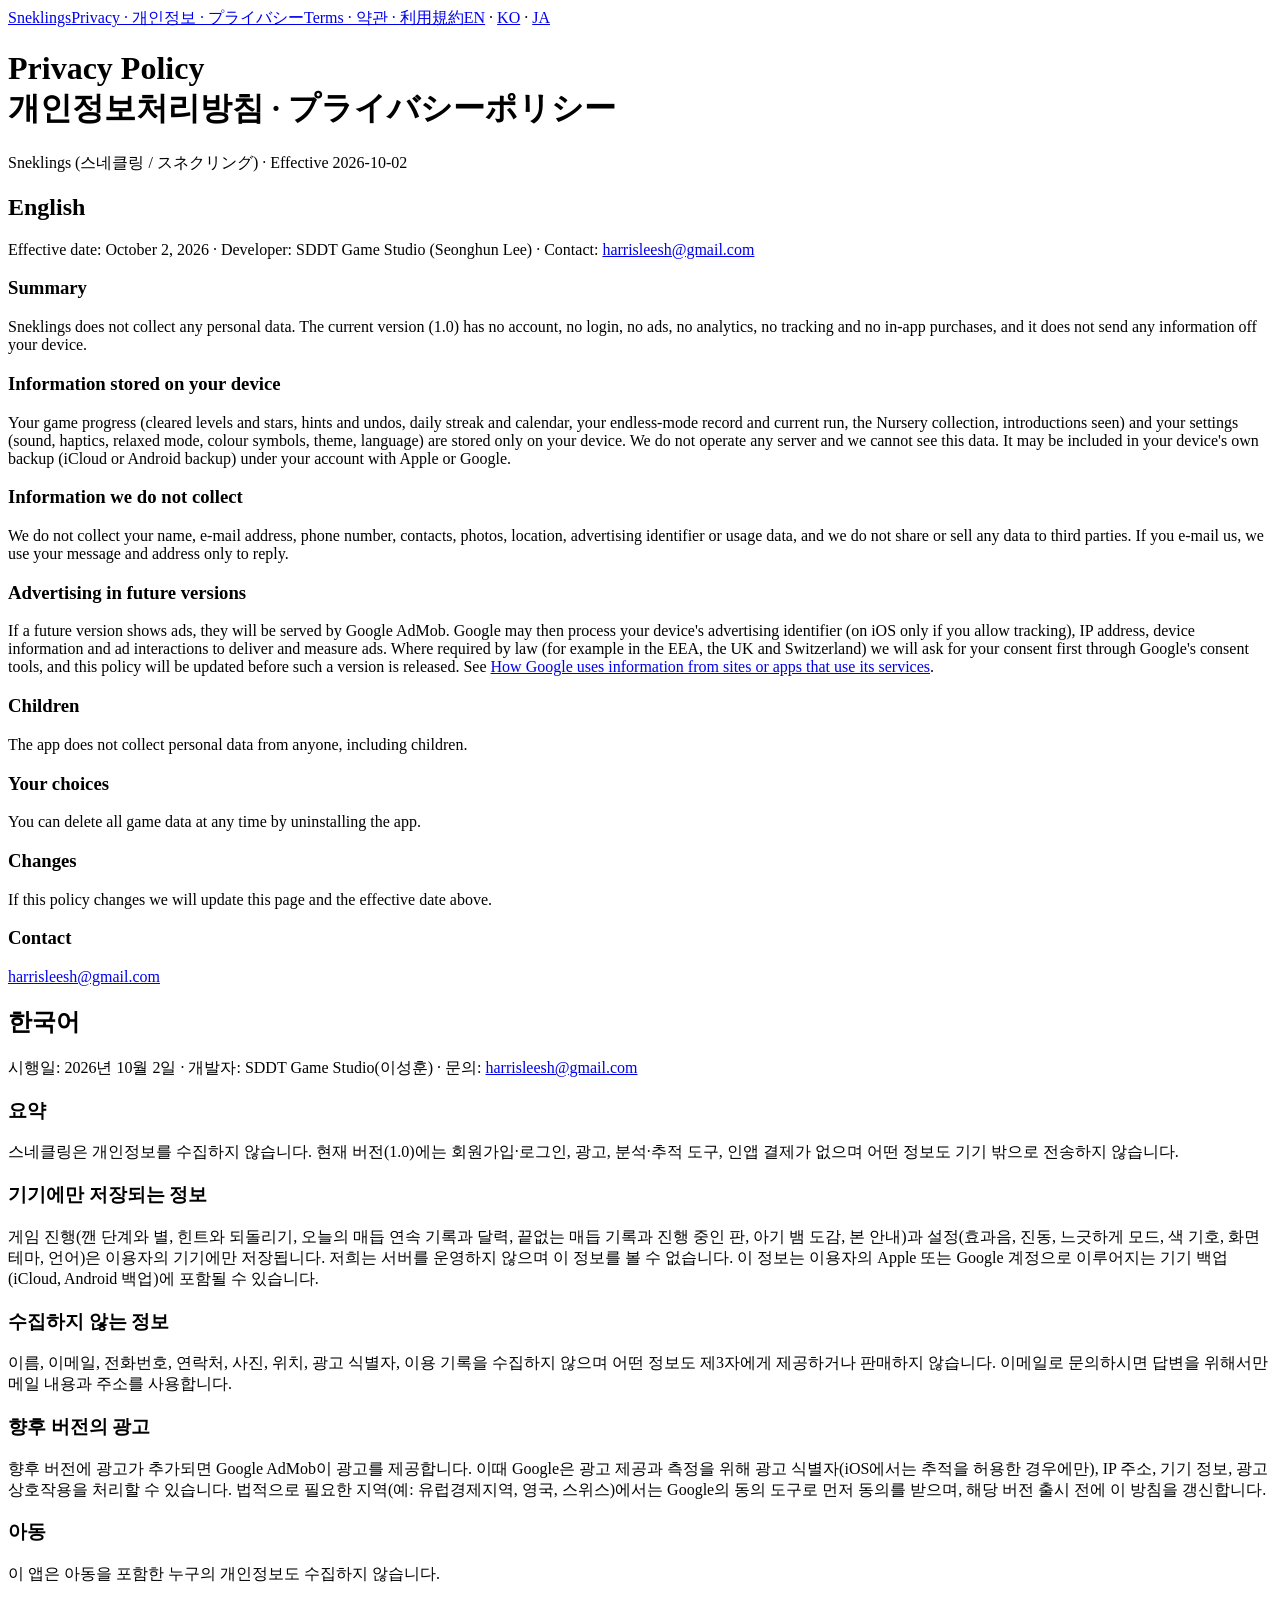
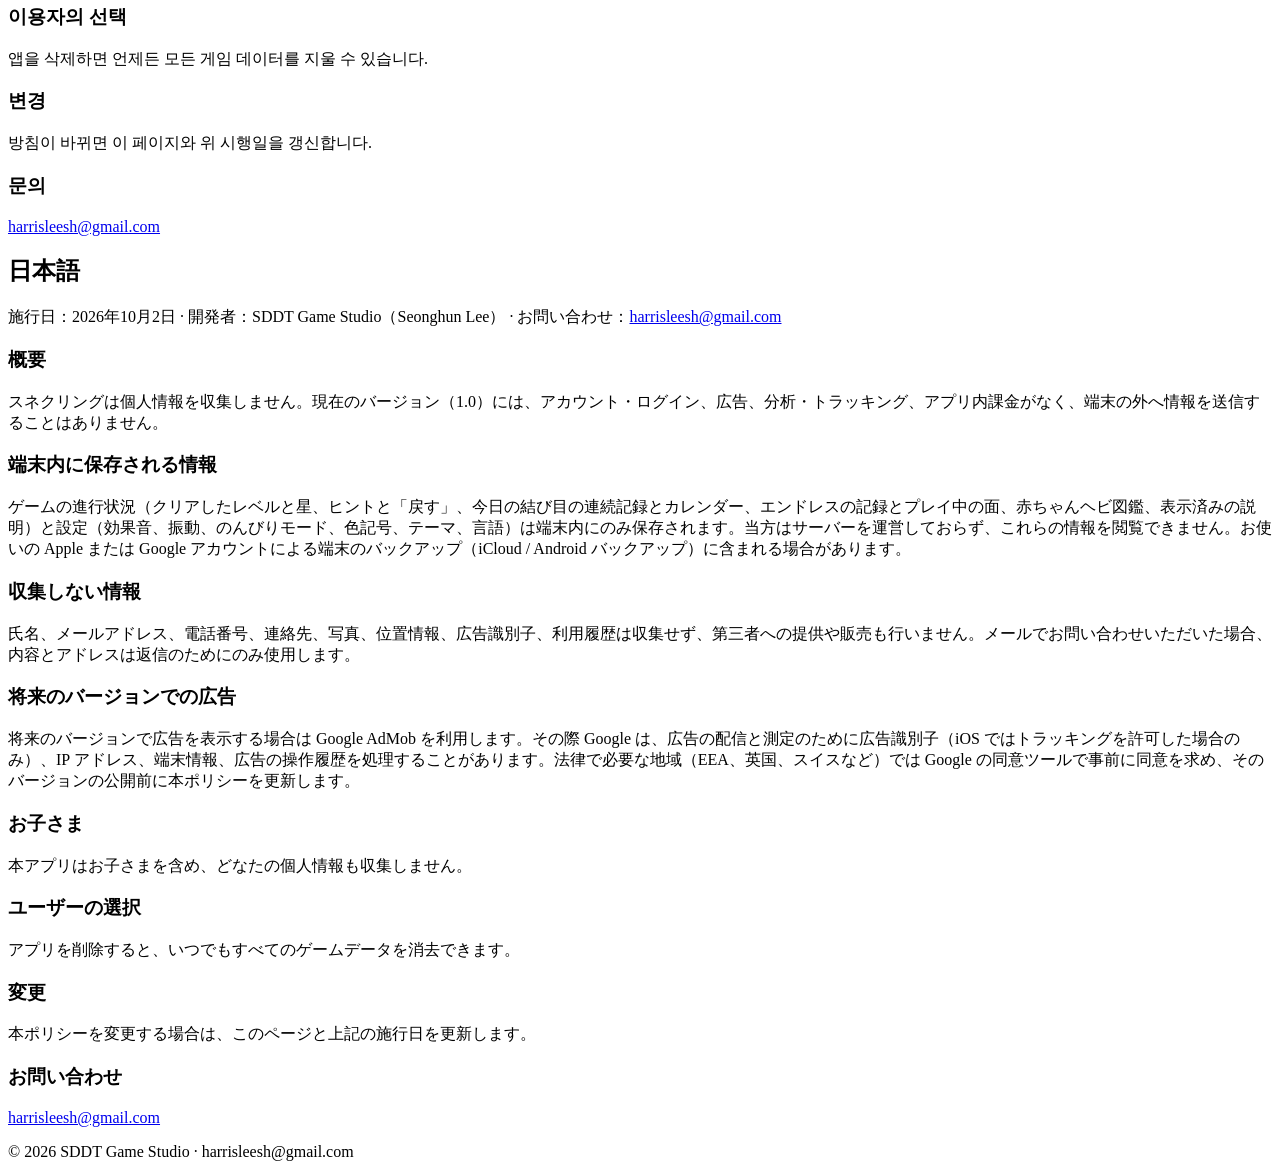
==== privacy/index.html @ c9862c3a "Sneklings legal site (privacy, terms, support)" ====
<!doctype html><html lang="en"><head><meta charset="utf-8"><meta name="viewport" content="width=device-width,initial-scale=1"><link rel="stylesheet" href="/sneklings-legal/style.css"><title>Sneklings — Privacy Policy</title></head><body><main>
<nav><a href="/sneklings-legal/">Sneklings</a><a href="/sneklings-legal/privacy/">Privacy · 개인정보 · プライバシー</a><a href="/sneklings-legal/terms/">Terms · 약관 · 利用規約</a><span class="langs"><a href="#en">EN</a> · <a href="#ko">KO</a> · <a href="#ja">JA</a></span></nav>
<div class="hero"><h1>Privacy Policy<br>개인정보처리방침 · プライバシーポリシー</h1><p>Sneklings (스네클링 / スネクリング) · Effective 2026-10-02</p></div>

<section id="en"><h2>English</h2>
<p class="meta">Effective date: October 2, 2026 · Developer: SDDT Game Studio (Seonghun Lee) · Contact: <a href="mailto:harrisleesh@gmail.com">harrisleesh@gmail.com</a></p>
<h3>Summary</h3>
<p>Sneklings does not collect any personal data. The current version (1.0) has no account, no login, no ads, no analytics, no tracking and no in-app purchases, and it does not send any information off your device.</p>
<h3>Information stored on your device</h3>
<p>Your game progress (cleared levels and stars, hints and undos, daily streak and calendar, your endless-mode record and current run, the Nursery collection, introductions seen) and your settings (sound, haptics, relaxed mode, colour symbols, theme, language) are stored only on your device. We do not operate any server and we cannot see this data. It may be included in your device's own backup (iCloud or Android backup) under your account with Apple or Google.</p>
<h3>Information we do not collect</h3>
<p>We do not collect your name, e-mail address, phone number, contacts, photos, location, advertising identifier or usage data, and we do not share or sell any data to third parties. If you e-mail us, we use your message and address only to reply.</p>
<h3>Advertising in future versions</h3>
<p>If a future version shows ads, they will be served by Google AdMob. Google may then process your device's advertising identifier (on iOS only if you allow tracking), IP address, device information and ad interactions to deliver and measure ads. Where required by law (for example in the EEA, the UK and Switzerland) we will ask for your consent first through Google's consent tools, and this policy will be updated before such a version is released. See <a href="https://policies.google.com/technologies/partner-sites">How Google uses information from sites or apps that use its services</a>.</p>
<h3>Children</h3>
<p>The app does not collect personal data from anyone, including children.</p>
<h3>Your choices</h3>
<p>You can delete all game data at any time by uninstalling the app.</p>
<h3>Changes</h3>
<p>If this policy changes we will update this page and the effective date above.</p>
<h3>Contact</h3>
<p><a href="mailto:harrisleesh@gmail.com">harrisleesh@gmail.com</a></p>
</section>

<section id="ko"><h2>한국어</h2>
<p class="meta">시행일: 2026년 10월 2일 · 개발자: SDDT Game Studio(이성훈) · 문의: <a href="mailto:harrisleesh@gmail.com">harrisleesh@gmail.com</a></p>
<h3>요약</h3>
<p>스네클링은 개인정보를 수집하지 않습니다. 현재 버전(1.0)에는 회원가입·로그인, 광고, 분석·추적 도구, 인앱 결제가 없으며 어떤 정보도 기기 밖으로 전송하지 않습니다.</p>
<h3>기기에만 저장되는 정보</h3>
<p>게임 진행(깬 단계와 별, 힌트와 되돌리기, 오늘의 매듭 연속 기록과 달력, 끝없는 매듭 기록과 진행 중인 판, 아기 뱀 도감, 본 안내)과 설정(효과음, 진동, 느긋하게 모드, 색 기호, 화면 테마, 언어)은 이용자의 기기에만 저장됩니다. 저희는 서버를 운영하지 않으며 이 정보를 볼 수 없습니다. 이 정보는 이용자의 Apple 또는 Google 계정으로 이루어지는 기기 백업(iCloud, Android 백업)에 포함될 수 있습니다.</p>
<h3>수집하지 않는 정보</h3>
<p>이름, 이메일, 전화번호, 연락처, 사진, 위치, 광고 식별자, 이용 기록을 수집하지 않으며 어떤 정보도 제3자에게 제공하거나 판매하지 않습니다. 이메일로 문의하시면 답변을 위해서만 메일 내용과 주소를 사용합니다.</p>
<h3>향후 버전의 광고</h3>
<p>향후 버전에 광고가 추가되면 Google AdMob이 광고를 제공합니다. 이때 Google은 광고 제공과 측정을 위해 광고 식별자(iOS에서는 추적을 허용한 경우에만), IP 주소, 기기 정보, 광고 상호작용을 처리할 수 있습니다. 법적으로 필요한 지역(예: 유럽경제지역, 영국, 스위스)에서는 Google의 동의 도구로 먼저 동의를 받으며, 해당 버전 출시 전에 이 방침을 갱신합니다.</p>
<h3>아동</h3>
<p>이 앱은 아동을 포함한 누구의 개인정보도 수집하지 않습니다.</p>
<h3>이용자의 선택</h3>
<p>앱을 삭제하면 언제든 모든 게임 데이터를 지울 수 있습니다.</p>
<h3>변경</h3>
<p>방침이 바뀌면 이 페이지와 위 시행일을 갱신합니다.</p>
<h3>문의</h3>
<p><a href="mailto:harrisleesh@gmail.com">harrisleesh@gmail.com</a></p>
</section>

<section id="ja"><h2>日本語</h2>
<p class="meta">施行日：2026年10月2日 · 開発者：SDDT Game Studio（Seonghun Lee） · お問い合わせ：<a href="mailto:harrisleesh@gmail.com">harrisleesh@gmail.com</a></p>
<h3>概要</h3>
<p>スネクリングは個人情報を収集しません。現在のバージョン（1.0）には、アカウント・ログイン、広告、分析・トラッキング、アプリ内課金がなく、端末の外へ情報を送信することはありません。</p>
<h3>端末内に保存される情報</h3>
<p>ゲームの進行状況（クリアしたレベルと星、ヒントと「戻す」、今日の結び目の連続記録とカレンダー、エンドレスの記録とプレイ中の面、赤ちゃんヘビ図鑑、表示済みの説明）と設定（効果音、振動、のんびりモード、色記号、テーマ、言語）は端末内にのみ保存されます。当方はサーバーを運営しておらず、これらの情報を閲覧できません。お使いの Apple または Google アカウントによる端末のバックアップ（iCloud / Android バックアップ）に含まれる場合があります。</p>
<h3>収集しない情報</h3>
<p>氏名、メールアドレス、電話番号、連絡先、写真、位置情報、広告識別子、利用履歴は収集せず、第三者への提供や販売も行いません。メールでお問い合わせいただいた場合、内容とアドレスは返信のためにのみ使用します。</p>
<h3>将来のバージョンでの広告</h3>
<p>将来のバージョンで広告を表示する場合は Google AdMob を利用します。その際 Google は、広告の配信と測定のために広告識別子（iOS ではトラッキングを許可した場合のみ）、IP アドレス、端末情報、広告の操作履歴を処理することがあります。法律で必要な地域（EEA、英国、スイスなど）では Google の同意ツールで事前に同意を求め、そのバージョンの公開前に本ポリシーを更新します。</p>
<h3>お子さま</h3>
<p>本アプリはお子さまを含め、どなたの個人情報も収集しません。</p>
<h3>ユーザーの選択</h3>
<p>アプリを削除すると、いつでもすべてのゲームデータを消去できます。</p>
<h3>変更</h3>
<p>本ポリシーを変更する場合は、このページと上記の施行日を更新します。</p>
<h3>お問い合わせ</h3>
<p><a href="mailto:harrisleesh@gmail.com">harrisleesh@gmail.com</a></p>
</section>
<footer>© 2026 SDDT Game Studio · harrisleesh@gmail.com</footer>
</main></body></html>
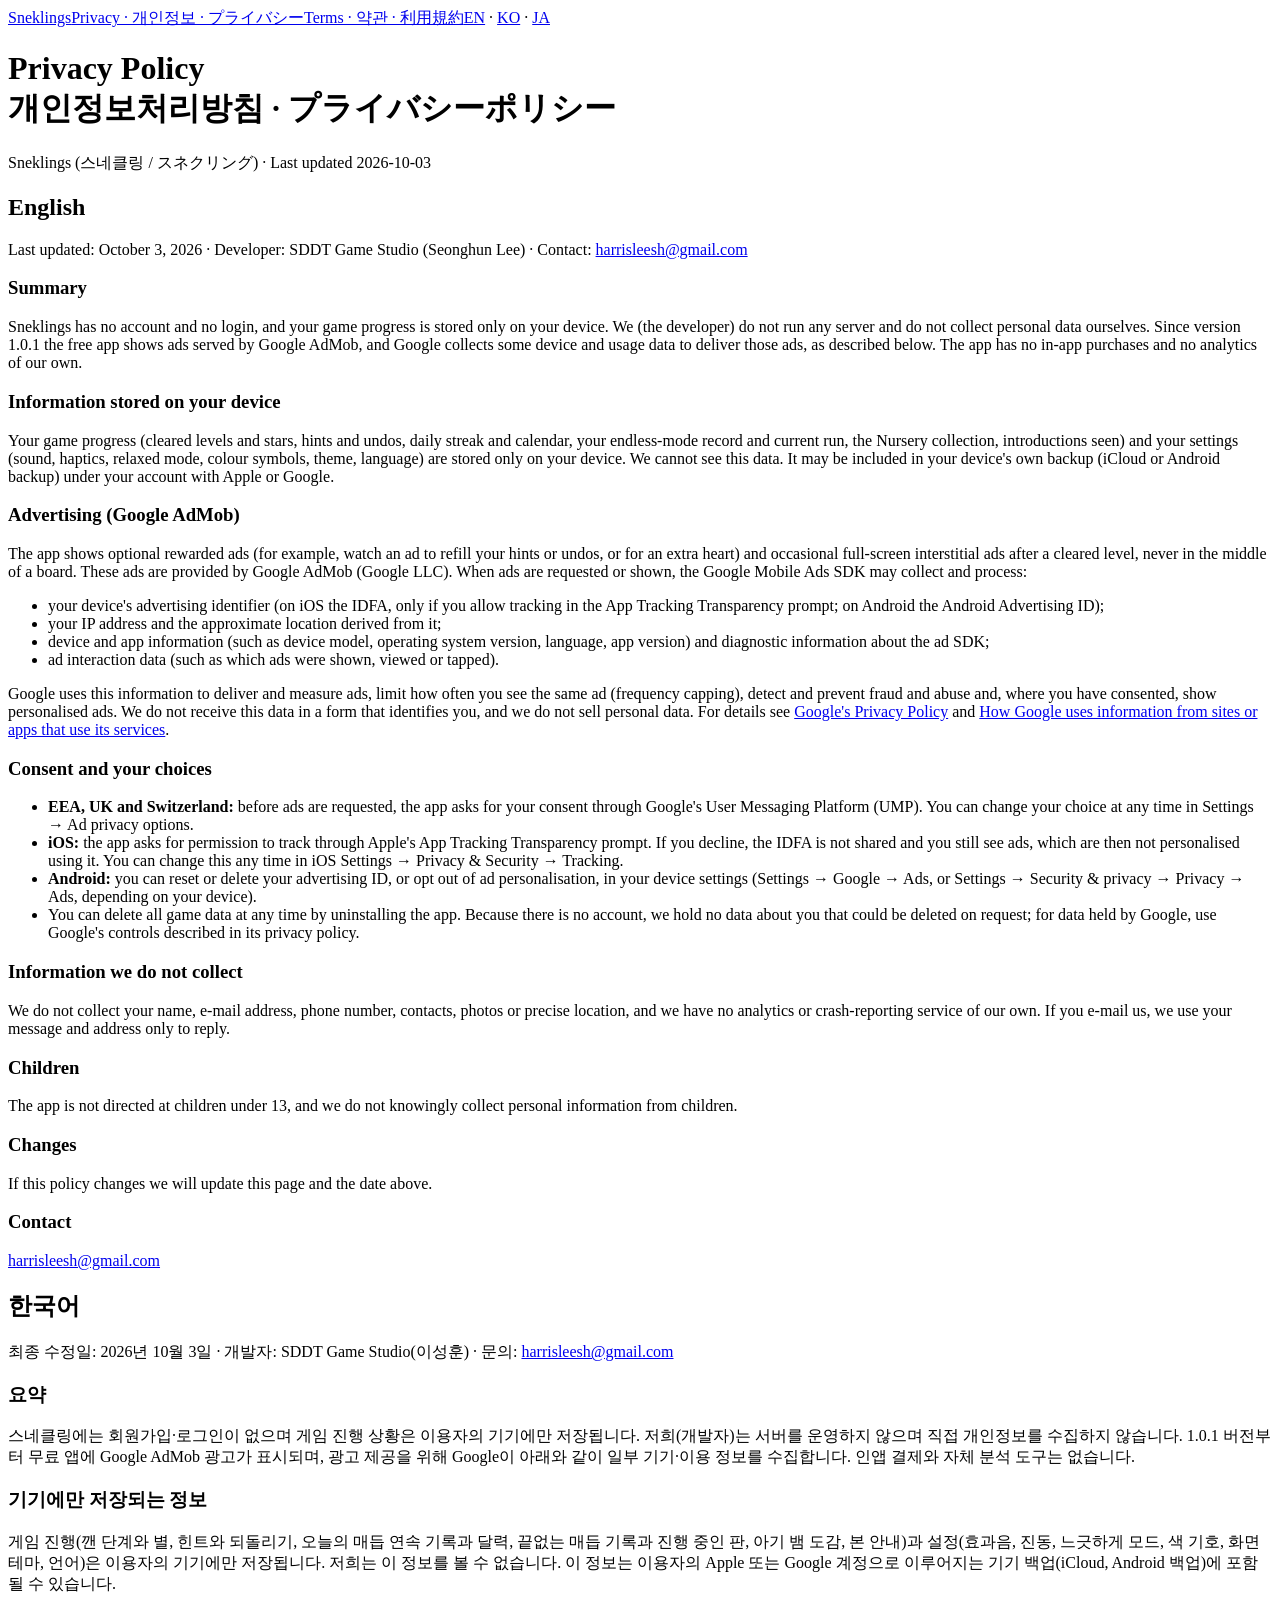
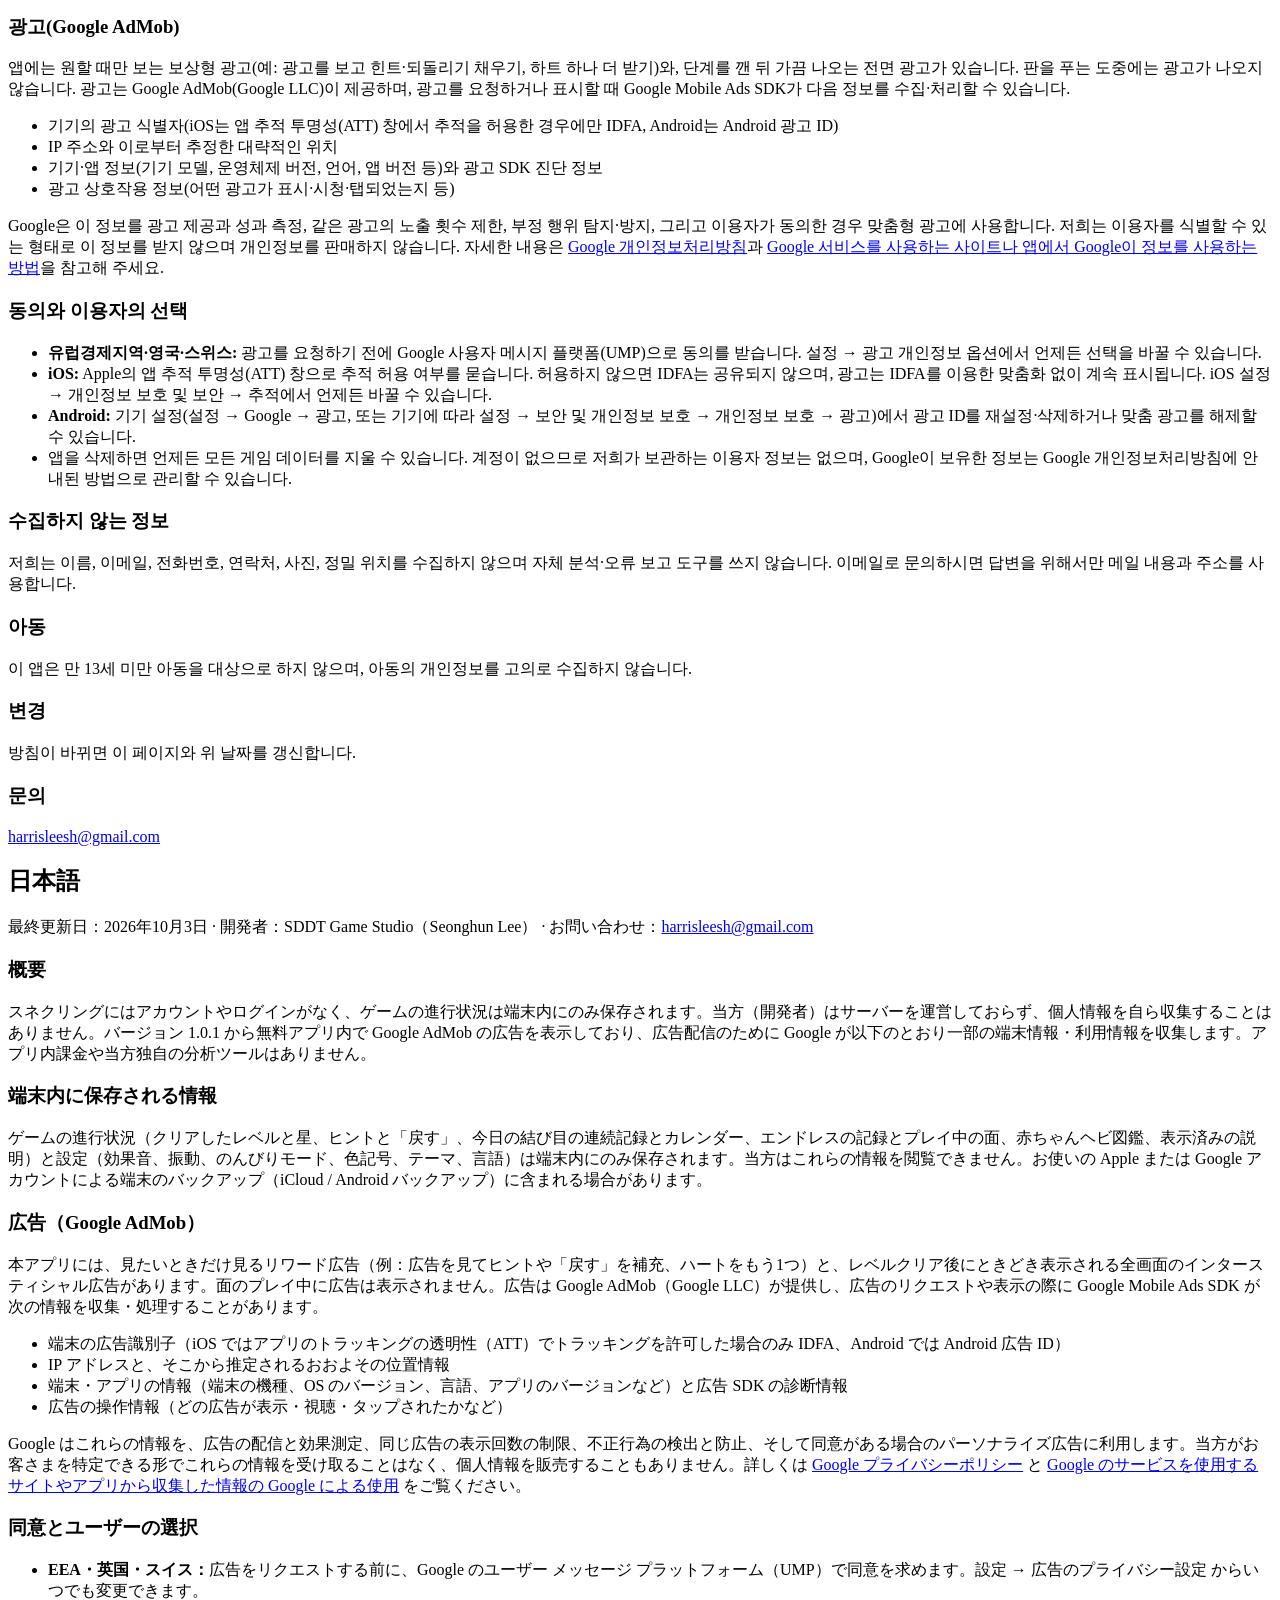
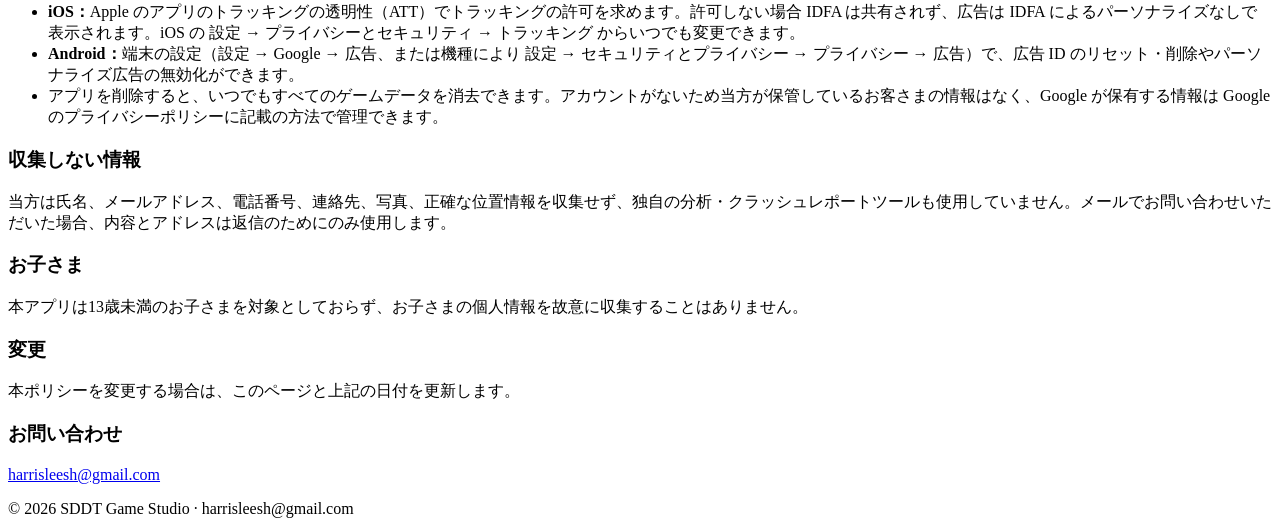
==== commit 9fd16dbf: "Privacy/terms for 1.0.1 (Google AdMob ads)" ====
--- a/privacy/index.html
+++ b/privacy/index.html
@@ -1,63 +1,99 @@
 <!doctype html><html lang="en"><head><meta charset="utf-8"><meta name="viewport" content="width=device-width,initial-scale=1"><link rel="stylesheet" href="/sneklings-legal/style.css"><title>Sneklings — Privacy Policy</title></head><body><main>
 <nav><a href="/sneklings-legal/">Sneklings</a><a href="/sneklings-legal/privacy/">Privacy · 개인정보 · プライバシー</a><a href="/sneklings-legal/terms/">Terms · 약관 · 利用規約</a><span class="langs"><a href="#en">EN</a> · <a href="#ko">KO</a> · <a href="#ja">JA</a></span></nav>
-<div class="hero"><h1>Privacy Policy<br>개인정보처리방침 · プライバシーポリシー</h1><p>Sneklings (스네클링 / スネクリング) · Effective 2026-10-02</p></div>
+<div class="hero"><h1>Privacy Policy<br>개인정보처리방침 · プライバシーポリシー</h1><p>Sneklings (스네클링 / スネクリング) · Last updated 2026-10-03</p></div>
 
 <section id="en"><h2>English</h2>
-<p class="meta">Effective date: October 2, 2026 · Developer: SDDT Game Studio (Seonghun Lee) · Contact: <a href="mailto:harrisleesh@gmail.com">harrisleesh@gmail.com</a></p>
+<p class="meta">Last updated: October 3, 2026 · Developer: SDDT Game Studio (Seonghun Lee) · Contact: <a href="mailto:harrisleesh@gmail.com">harrisleesh@gmail.com</a></p>
 <h3>Summary</h3>
-<p>Sneklings does not collect any personal data. The current version (1.0) has no account, no login, no ads, no analytics, no tracking and no in-app purchases, and it does not send any information off your device.</p>
+<p>Sneklings has no account and no login, and your game progress is stored only on your device. We (the developer) do not run any server and do not collect personal data ourselves. Since version 1.0.1 the free app shows ads served by Google AdMob, and Google collects some device and usage data to deliver those ads, as described below. The app has no in-app purchases and no analytics of our own.</p>
 <h3>Information stored on your device</h3>
-<p>Your game progress (cleared levels and stars, hints and undos, daily streak and calendar, your endless-mode record and current run, the Nursery collection, introductions seen) and your settings (sound, haptics, relaxed mode, colour symbols, theme, language) are stored only on your device. We do not operate any server and we cannot see this data. It may be included in your device's own backup (iCloud or Android backup) under your account with Apple or Google.</p>
+<p>Your game progress (cleared levels and stars, hints and undos, daily streak and calendar, your endless-mode record and current run, the Nursery collection, introductions seen) and your settings (sound, haptics, relaxed mode, colour symbols, theme, language) are stored only on your device. We cannot see this data. It may be included in your device's own backup (iCloud or Android backup) under your account with Apple or Google.</p>
+<h3>Advertising (Google AdMob)</h3>
+<p>The app shows optional rewarded ads (for example, watch an ad to refill your hints or undos, or for an extra heart) and occasional full-screen interstitial ads after a cleared level, never in the middle of a board. These ads are provided by Google AdMob (Google LLC). When ads are requested or shown, the Google Mobile Ads SDK may collect and process:</p>
+<ul>
+<li>your device's advertising identifier (on iOS the IDFA, only if you allow tracking in the App Tracking Transparency prompt; on Android the Android Advertising ID);</li>
+<li>your IP address and the approximate location derived from it;</li>
+<li>device and app information (such as device model, operating system version, language, app version) and diagnostic information about the ad SDK;</li>
+<li>ad interaction data (such as which ads were shown, viewed or tapped).</li>
+</ul>
+<p>Google uses this information to deliver and measure ads, limit how often you see the same ad (frequency capping), detect and prevent fraud and abuse and, where you have consented, show personalised ads. We do not receive this data in a form that identifies you, and we do not sell personal data. For details see <a href="https://policies.google.com/privacy">Google's Privacy Policy</a> and <a href="https://policies.google.com/technologies/partner-sites">How Google uses information from sites or apps that use its services</a>.</p>
+<h3>Consent and your choices</h3>
+<ul>
+<li><b>EEA, UK and Switzerland:</b> before ads are requested, the app asks for your consent through Google's User Messaging Platform (UMP). You can change your choice at any time in Settings → Ad privacy options.</li>
+<li><b>iOS:</b> the app asks for permission to track through Apple's App Tracking Transparency prompt. If you decline, the IDFA is not shared and you still see ads, which are then not personalised using it. You can change this any time in iOS Settings → Privacy &amp; Security → Tracking.</li>
+<li><b>Android:</b> you can reset or delete your advertising ID, or opt out of ad personalisation, in your device settings (Settings → Google → Ads, or Settings → Security &amp; privacy → Privacy → Ads, depending on your device).</li>
+<li>You can delete all game data at any time by uninstalling the app. Because there is no account, we hold no data about you that could be deleted on request; for data held by Google, use Google's controls described in its privacy policy.</li>
+</ul>
 <h3>Information we do not collect</h3>
-<p>We do not collect your name, e-mail address, phone number, contacts, photos, location, advertising identifier or usage data, and we do not share or sell any data to third parties. If you e-mail us, we use your message and address only to reply.</p>
-<h3>Advertising in future versions</h3>
-<p>If a future version shows ads, they will be served by Google AdMob. Google may then process your device's advertising identifier (on iOS only if you allow tracking), IP address, device information and ad interactions to deliver and measure ads. Where required by law (for example in the EEA, the UK and Switzerland) we will ask for your consent first through Google's consent tools, and this policy will be updated before such a version is released. See <a href="https://policies.google.com/technologies/partner-sites">How Google uses information from sites or apps that use its services</a>.</p>
+<p>We do not collect your name, e-mail address, phone number, contacts, photos or precise location, and we have no analytics or crash-reporting service of our own. If you e-mail us, we use your message and address only to reply.</p>
 <h3>Children</h3>
-<p>The app does not collect personal data from anyone, including children.</p>
-<h3>Your choices</h3>
-<p>You can delete all game data at any time by uninstalling the app.</p>
+<p>The app is not directed at children under 13, and we do not knowingly collect personal information from children.</p>
 <h3>Changes</h3>
-<p>If this policy changes we will update this page and the effective date above.</p>
+<p>If this policy changes we will update this page and the date above.</p>
 <h3>Contact</h3>
 <p><a href="mailto:harrisleesh@gmail.com">harrisleesh@gmail.com</a></p>
 </section>
 
 <section id="ko"><h2>한국어</h2>
-<p class="meta">시행일: 2026년 10월 2일 · 개발자: SDDT Game Studio(이성훈) · 문의: <a href="mailto:harrisleesh@gmail.com">harrisleesh@gmail.com</a></p>
+<p class="meta">최종 수정일: 2026년 10월 3일 · 개발자: SDDT Game Studio(이성훈) · 문의: <a href="mailto:harrisleesh@gmail.com">harrisleesh@gmail.com</a></p>
 <h3>요약</h3>
-<p>스네클링은 개인정보를 수집하지 않습니다. 현재 버전(1.0)에는 회원가입·로그인, 광고, 분석·추적 도구, 인앱 결제가 없으며 어떤 정보도 기기 밖으로 전송하지 않습니다.</p>
+<p>스네클링에는 회원가입·로그인이 없으며 게임 진행 상황은 이용자의 기기에만 저장됩니다. 저희(개발자)는 서버를 운영하지 않으며 직접 개인정보를 수집하지 않습니다. 1.0.1 버전부터 무료 앱에 Google AdMob 광고가 표시되며, 광고 제공을 위해 Google이 아래와 같이 일부 기기·이용 정보를 수집합니다. 인앱 결제와 자체 분석 도구는 없습니다.</p>
 <h3>기기에만 저장되는 정보</h3>
-<p>게임 진행(깬 단계와 별, 힌트와 되돌리기, 오늘의 매듭 연속 기록과 달력, 끝없는 매듭 기록과 진행 중인 판, 아기 뱀 도감, 본 안내)과 설정(효과음, 진동, 느긋하게 모드, 색 기호, 화면 테마, 언어)은 이용자의 기기에만 저장됩니다. 저희는 서버를 운영하지 않으며 이 정보를 볼 수 없습니다. 이 정보는 이용자의 Apple 또는 Google 계정으로 이루어지는 기기 백업(iCloud, Android 백업)에 포함될 수 있습니다.</p>
+<p>게임 진행(깬 단계와 별, 힌트와 되돌리기, 오늘의 매듭 연속 기록과 달력, 끝없는 매듭 기록과 진행 중인 판, 아기 뱀 도감, 본 안내)과 설정(효과음, 진동, 느긋하게 모드, 색 기호, 화면 테마, 언어)은 이용자의 기기에만 저장됩니다. 저희는 이 정보를 볼 수 없습니다. 이 정보는 이용자의 Apple 또는 Google 계정으로 이루어지는 기기 백업(iCloud, Android 백업)에 포함될 수 있습니다.</p>
+<h3>광고(Google AdMob)</h3>
+<p>앱에는 원할 때만 보는 보상형 광고(예: 광고를 보고 힌트·되돌리기 채우기, 하트 하나 더 받기)와, 단계를 깬 뒤 가끔 나오는 전면 광고가 있습니다. 판을 푸는 도중에는 광고가 나오지 않습니다. 광고는 Google AdMob(Google LLC)이 제공하며, 광고를 요청하거나 표시할 때 Google Mobile Ads SDK가 다음 정보를 수집·처리할 수 있습니다.</p>
+<ul>
+<li>기기의 광고 식별자(iOS는 앱 추적 투명성(ATT) 창에서 추적을 허용한 경우에만 IDFA, Android는 Android 광고 ID)</li>
+<li>IP 주소와 이로부터 추정한 대략적인 위치</li>
+<li>기기·앱 정보(기기 모델, 운영체제 버전, 언어, 앱 버전 등)와 광고 SDK 진단 정보</li>
+<li>광고 상호작용 정보(어떤 광고가 표시·시청·탭되었는지 등)</li>
+</ul>
+<p>Google은 이 정보를 광고 제공과 성과 측정, 같은 광고의 노출 횟수 제한, 부정 행위 탐지·방지, 그리고 이용자가 동의한 경우 맞춤형 광고에 사용합니다. 저희는 이용자를 식별할 수 있는 형태로 이 정보를 받지 않으며 개인정보를 판매하지 않습니다. 자세한 내용은 <a href="https://policies.google.com/privacy?hl=ko">Google 개인정보처리방침</a>과 <a href="https://policies.google.com/technologies/partner-sites?hl=ko">Google 서비스를 사용하는 사이트나 앱에서 Google이 정보를 사용하는 방법</a>을 참고해 주세요.</p>
+<h3>동의와 이용자의 선택</h3>
+<ul>
+<li><b>유럽경제지역·영국·스위스:</b> 광고를 요청하기 전에 Google 사용자 메시지 플랫폼(UMP)으로 동의를 받습니다. 설정 → 광고 개인정보 옵션에서 언제든 선택을 바꿀 수 있습니다.</li>
+<li><b>iOS:</b> Apple의 앱 추적 투명성(ATT) 창으로 추적 허용 여부를 묻습니다. 허용하지 않으면 IDFA는 공유되지 않으며, 광고는 IDFA를 이용한 맞춤화 없이 계속 표시됩니다. iOS 설정 → 개인정보 보호 및 보안 → 추적에서 언제든 바꿀 수 있습니다.</li>
+<li><b>Android:</b> 기기 설정(설정 → Google → 광고, 또는 기기에 따라 설정 → 보안 및 개인정보 보호 → 개인정보 보호 → 광고)에서 광고 ID를 재설정·삭제하거나 맞춤 광고를 해제할 수 있습니다.</li>
+<li>앱을 삭제하면 언제든 모든 게임 데이터를 지울 수 있습니다. 계정이 없으므로 저희가 보관하는 이용자 정보는 없으며, Google이 보유한 정보는 Google 개인정보처리방침에 안내된 방법으로 관리할 수 있습니다.</li>
+</ul>
 <h3>수집하지 않는 정보</h3>
-<p>이름, 이메일, 전화번호, 연락처, 사진, 위치, 광고 식별자, 이용 기록을 수집하지 않으며 어떤 정보도 제3자에게 제공하거나 판매하지 않습니다. 이메일로 문의하시면 답변을 위해서만 메일 내용과 주소를 사용합니다.</p>
-<h3>향후 버전의 광고</h3>
-<p>향후 버전에 광고가 추가되면 Google AdMob이 광고를 제공합니다. 이때 Google은 광고 제공과 측정을 위해 광고 식별자(iOS에서는 추적을 허용한 경우에만), IP 주소, 기기 정보, 광고 상호작용을 처리할 수 있습니다. 법적으로 필요한 지역(예: 유럽경제지역, 영국, 스위스)에서는 Google의 동의 도구로 먼저 동의를 받으며, 해당 버전 출시 전에 이 방침을 갱신합니다.</p>
+<p>저희는 이름, 이메일, 전화번호, 연락처, 사진, 정밀 위치를 수집하지 않으며 자체 분석·오류 보고 도구를 쓰지 않습니다. 이메일로 문의하시면 답변을 위해서만 메일 내용과 주소를 사용합니다.</p>
 <h3>아동</h3>
-<p>이 앱은 아동을 포함한 누구의 개인정보도 수집하지 않습니다.</p>
-<h3>이용자의 선택</h3>
-<p>앱을 삭제하면 언제든 모든 게임 데이터를 지울 수 있습니다.</p>
+<p>이 앱은 만 13세 미만 아동을 대상으로 하지 않으며, 아동의 개인정보를 고의로 수집하지 않습니다.</p>
 <h3>변경</h3>
-<p>방침이 바뀌면 이 페이지와 위 시행일을 갱신합니다.</p>
+<p>방침이 바뀌면 이 페이지와 위 날짜를 갱신합니다.</p>
 <h3>문의</h3>
 <p><a href="mailto:harrisleesh@gmail.com">harrisleesh@gmail.com</a></p>
 </section>
 
 <section id="ja"><h2>日本語</h2>
-<p class="meta">施行日：2026年10月2日 · 開発者：SDDT Game Studio（Seonghun Lee） · お問い合わせ：<a href="mailto:harrisleesh@gmail.com">harrisleesh@gmail.com</a></p>
+<p class="meta">最終更新日：2026年10月3日 · 開発者：SDDT Game Studio（Seonghun Lee） · お問い合わせ：<a href="mailto:harrisleesh@gmail.com">harrisleesh@gmail.com</a></p>
 <h3>概要</h3>
-<p>スネクリングは個人情報を収集しません。現在のバージョン（1.0）には、アカウント・ログイン、広告、分析・トラッキング、アプリ内課金がなく、端末の外へ情報を送信することはありません。</p>
+<p>スネクリングにはアカウントやログインがなく、ゲームの進行状況は端末内にのみ保存されます。当方（開発者）はサーバーを運営しておらず、個人情報を自ら収集することはありません。バージョン 1.0.1 から無料アプリ内で Google AdMob の広告を表示しており、広告配信のために Google が以下のとおり一部の端末情報・利用情報を収集します。アプリ内課金や当方独自の分析ツールはありません。</p>
 <h3>端末内に保存される情報</h3>
-<p>ゲームの進行状況（クリアしたレベルと星、ヒントと「戻す」、今日の結び目の連続記録とカレンダー、エンドレスの記録とプレイ中の面、赤ちゃんヘビ図鑑、表示済みの説明）と設定（効果音、振動、のんびりモード、色記号、テーマ、言語）は端末内にのみ保存されます。当方はサーバーを運営しておらず、これらの情報を閲覧できません。お使いの Apple または Google アカウントによる端末のバックアップ（iCloud / Android バックアップ）に含まれる場合があります。</p>
+<p>ゲームの進行状況（クリアしたレベルと星、ヒントと「戻す」、今日の結び目の連続記録とカレンダー、エンドレスの記録とプレイ中の面、赤ちゃんヘビ図鑑、表示済みの説明）と設定（効果音、振動、のんびりモード、色記号、テーマ、言語）は端末内にのみ保存されます。当方はこれらの情報を閲覧できません。お使いの Apple または Google アカウントによる端末のバックアップ（iCloud / Android バックアップ）に含まれる場合があります。</p>
+<h3>広告（Google AdMob）</h3>
+<p>本アプリには、見たいときだけ見るリワード広告（例：広告を見てヒントや「戻す」を補充、ハートをもう1つ）と、レベルクリア後にときどき表示される全画面のインタースティシャル広告があります。面のプレイ中に広告は表示されません。広告は Google AdMob（Google LLC）が提供し、広告のリクエストや表示の際に Google Mobile Ads SDK が次の情報を収集・処理することがあります。</p>
+<ul>
+<li>端末の広告識別子（iOS ではアプリのトラッキングの透明性（ATT）でトラッキングを許可した場合のみ IDFA、Android では Android 広告 ID）</li>
+<li>IP アドレスと、そこから推定されるおおよその位置情報</li>
+<li>端末・アプリの情報（端末の機種、OS のバージョン、言語、アプリのバージョンなど）と広告 SDK の診断情報</li>
+<li>広告の操作情報（どの広告が表示・視聴・タップされたかなど）</li>
+</ul>
+<p>Google はこれらの情報を、広告の配信と効果測定、同じ広告の表示回数の制限、不正行為の検出と防止、そして同意がある場合のパーソナライズ広告に利用します。当方がお客さまを特定できる形でこれらの情報を受け取ることはなく、個人情報を販売することもありません。詳しくは <a href="https://policies.google.com/privacy?hl=ja">Google プライバシーポリシー</a> と <a href="https://policies.google.com/technologies/partner-sites?hl=ja">Google のサービスを使用するサイトやアプリから収集した情報の Google による使用</a> をご覧ください。</p>
+<h3>同意とユーザーの選択</h3>
+<ul>
+<li><b>EEA・英国・スイス：</b>広告をリクエストする前に、Google のユーザー メッセージ プラットフォーム（UMP）で同意を求めます。設定 → 広告のプライバシー設定 からいつでも変更できます。</li>
+<li><b>iOS：</b>Apple のアプリのトラッキングの透明性（ATT）でトラッキングの許可を求めます。許可しない場合 IDFA は共有されず、広告は IDFA によるパーソナライズなしで表示されます。iOS の 設定 → プライバシーとセキュリティ → トラッキング からいつでも変更できます。</li>
+<li><b>Android：</b>端末の設定（設定 → Google → 広告、または機種により 設定 → セキュリティとプライバシー → プライバシー → 広告）で、広告 ID のリセット・削除やパーソナライズ広告の無効化ができます。</li>
+<li>アプリを削除すると、いつでもすべてのゲームデータを消去できます。アカウントがないため当方が保管しているお客さまの情報はなく、Google が保有する情報は Google のプライバシーポリシーに記載の方法で管理できます。</li>
+</ul>
 <h3>収集しない情報</h3>
-<p>氏名、メールアドレス、電話番号、連絡先、写真、位置情報、広告識別子、利用履歴は収集せず、第三者への提供や販売も行いません。メールでお問い合わせいただいた場合、内容とアドレスは返信のためにのみ使用します。</p>
-<h3>将来のバージョンでの広告</h3>
-<p>将来のバージョンで広告を表示する場合は Google AdMob を利用します。その際 Google は、広告の配信と測定のために広告識別子（iOS ではトラッキングを許可した場合のみ）、IP アドレス、端末情報、広告の操作履歴を処理することがあります。法律で必要な地域（EEA、英国、スイスなど）では Google の同意ツールで事前に同意を求め、そのバージョンの公開前に本ポリシーを更新します。</p>
+<p>当方は氏名、メールアドレス、電話番号、連絡先、写真、正確な位置情報を収集せず、独自の分析・クラッシュレポートツールも使用していません。メールでお問い合わせいただいた場合、内容とアドレスは返信のためにのみ使用します。</p>
 <h3>お子さま</h3>
-<p>本アプリはお子さまを含め、どなたの個人情報も収集しません。</p>
-<h3>ユーザーの選択</h3>
-<p>アプリを削除すると、いつでもすべてのゲームデータを消去できます。</p>
+<p>本アプリは13歳未満のお子さまを対象としておらず、お子さまの個人情報を故意に収集することはありません。</p>
 <h3>変更</h3>
-<p>本ポリシーを変更する場合は、このページと上記の施行日を更新します。</p>
+<p>本ポリシーを変更する場合は、このページと上記の日付を更新します。</p>
 <h3>お問い合わせ</h3>
 <p><a href="mailto:harrisleesh@gmail.com">harrisleesh@gmail.com</a></p>
 </section>
